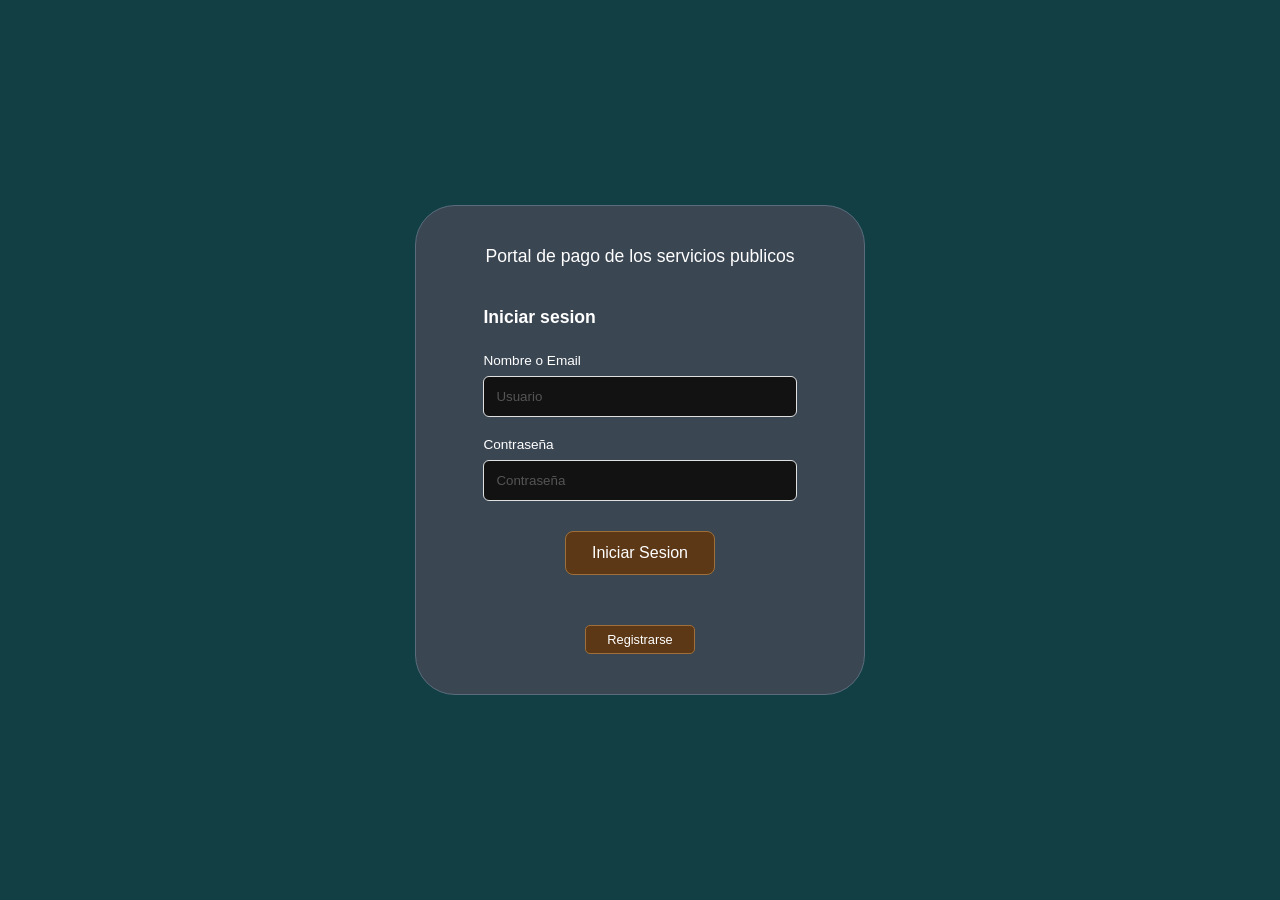
==== Proyectos_Medios_Pago/index.html @ 6f43132c "Co-authored-by: Alejandro6111 <Alejandro6111@users.noreply.github.com>" ====
<!DOCTYPE html>
<html lang="en">    
    <head>
        <meta charset="UTF-8">
        <meta name="viewport" content="width=device-width, initial-scale=1.0">
        <title>Portal Principal de Pagos</title>
        <link rel="stylesheet" href="style.css">
    </head>
    <body>
        

        <form >
        <div class = "principio">
            <h1>Portal de pago de los servicios publicos</h1>
            <h2>Iniciar sesion</h2>
            <span>Nombre o Email</span>
            <input type="text" name="usuario" placeholder="Usuario" required>

            <span>Contraseña</span>
            <label for="contrasena">Contraseña</label>
            <input type="password" name="contrasena" placeholder="Contraseña" required>
            <button type="submit">Iniciar Sesion</button>

            <button type="submit"><a href="registro.html">Registrarse</a></button>

        </div>

        </form>
    </body>
</html>
---- Proyectos_Medios_Pago/style.css ----
/* Restablecemos márgenes y usamos una fuente limpia */
* {
    margin: 0;
    padding: 0;
    box-sizing: border-box;
    font-family: Arial, sans-serif;
}

/* Centrado del formulario y color de fondo exterior */
body {
    background-color: #113f44; /* Color verde/azulado oscuro */
    display: flex;
    justify-content: center;
    align-items: center;
    min-height: 100vh;
    color: #ffffff;
}

/* Estilos de la tarjeta principal */
.principio {
    background-color: #3b4653; /* Color gris/azulado del formulario */
    width: 450px;
    padding: 40px 50px;
    border-radius: 40px;
    border: 1px solid #5a6c7d;
    display: flex;
    flex-direction: column;
}

/* Textos y títulos */
.principio h1 {
    font-size: 1.1rem;
    font-weight: normal;
    text-align: center;
    margin-bottom: 40px;
}

.principio h2 {
    font-size: 1.1rem;
    margin-bottom: 25px;
    margin-left: 5%;
}

.principio span, 
.principio label {
    font-size: 0.85rem;
    margin-bottom: 8px;
    margin-left: 5%;
    display: block;
}

/* En el HTML original hay un <span> y un <label> redundantes para la contraseña. 
   Ocultamos el label para que quede igual a la imagen. */
.principio label[for="contrasena"] {
    display: none;
}

/* Estilos de las cajas de texto (inputs) */
.principio input {
    width: 90%;
    margin: 0 auto 20px auto;
    background-color: #121212; /* Fondo casi negro */
    border: 1px solid #e0e0e0;
    border-radius: 6px;
    padding: 12px;
    color: #ffffff;
    outline: none;
}

/* Evitamos que el placeholder rompa el diseño si decides usarlo, 
   o puedes borrar los placeholders del HTML para ser 100% fiel a la imagen */
.principio input::placeholder {
    color: #555;
}

/* Base para los botones */
.principio button {
    background-color: #5c3817; /* Tono café/dorado oscuro */
    border: 1px solid #9e6f39;
    color: white;
    cursor: pointer;
    transition: background 0.3s ease;
}

.principio button:hover {
    background-color: #7a4b1f;
}

/* Botón principal (Iniciar Sesion) */
.principio button:nth-of-type(1) {
    width: 150px;
    margin: 10px auto 40px auto;
    padding: 12px;
    border-radius: 8px;
    font-size: 1rem;
}

/* Botón secundario (Registrarse) */
.principio button:nth-of-type(2) {
    width: 110px;
    margin: 10px auto 0 auto;
    padding: 6px;
    border-radius: 5px;
    font-size: 0.8rem;
}

/* Estilo para el enlace dentro del botón de registro */
.principio button a {
    text-decoration: none;
    color: white;
    display: block;
    width: 100%;
    height: 100%;
}
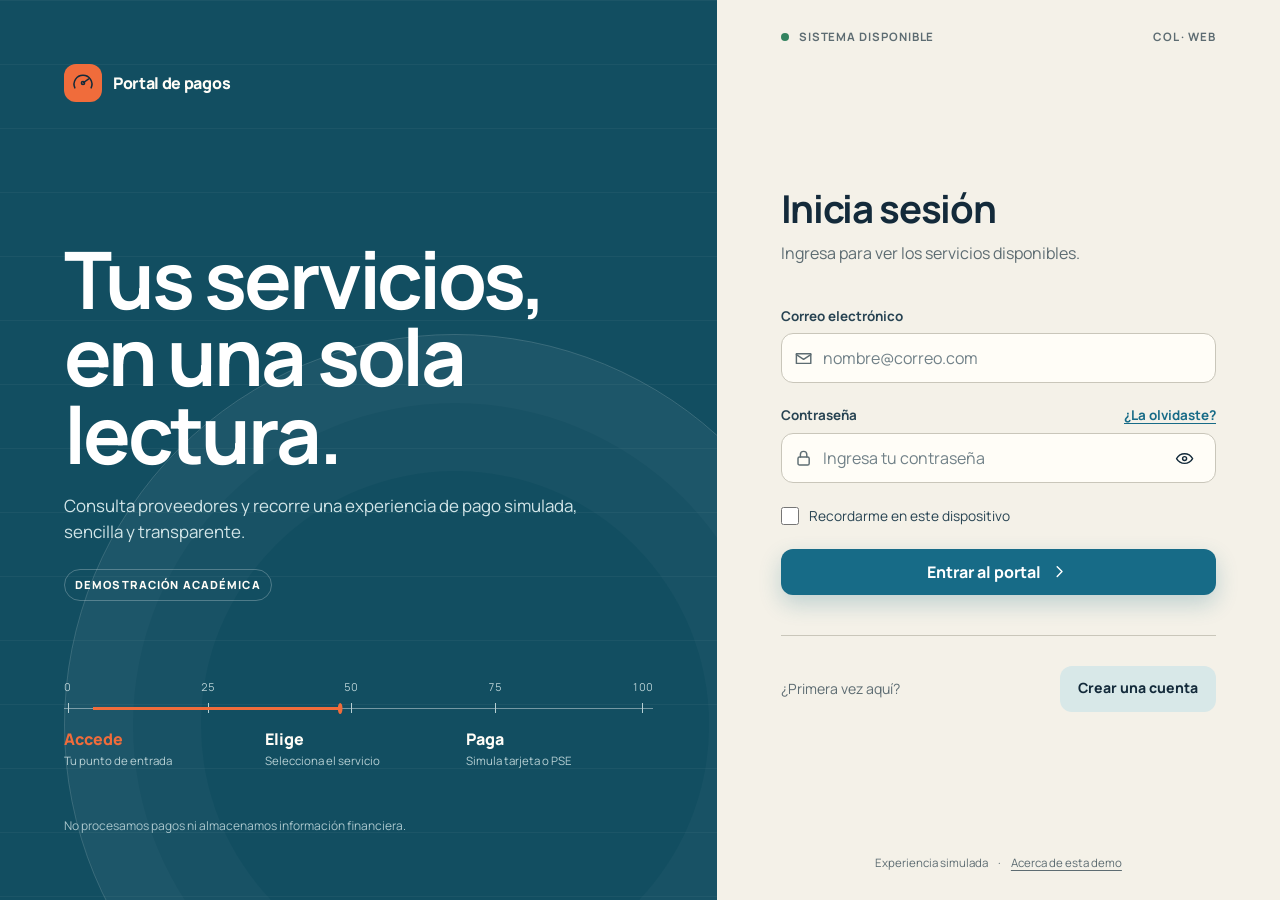
==== commit b69d261a: ""Funcionalidad"" ====
--- a/Proyectos_Medios_Pago/index.html
+++ b/Proyectos_Medios_Pago/index.html
@@ -1,30 +1,111 @@
 <!DOCTYPE html>
-<html lang="en">    
-    <head>
-        <meta charset="UTF-8">
-        <meta name="viewport" content="width=device-width, initial-scale=1.0">
-        <title>Portal Principal de Pagos</title>
-        <link rel="stylesheet" href="style.css">
-    </head>
-    <body>
-        
+<html lang="es">
+<head>
+    <meta charset="UTF-8">
+    <meta name="viewport" content="width=device-width, initial-scale=1.0">
+    <meta name="description" content="Portal académico para simular el pago de servicios públicos.">
+    <title>Portal de pagos · Acceso</title>
+    <link rel="icon" href="data:,">
+    <link rel="preconnect" href="https://fonts.googleapis.com">
+    <link rel="preconnect" href="https://fonts.gstatic.com" crossorigin>
+    <link href="https://fonts.googleapis.com/css2?family=Manrope:wght@400;500;600;700;800&display=swap" rel="stylesheet">
+    <link rel="stylesheet" href="style.css">
+</head>
+<body class="page-login">
+    <a class="skip-link" href="#acceso">Ir al formulario de acceso</a>
 
-        <form >
-        <div class = "principio">
-            <h1>Portal de pago de los servicios publicos</h1>
-            <h2>Iniciar sesion</h2>
-            <span>Nombre o Email</span>
-            <input type="text" name="usuario" placeholder="Usuario" required>
+    <main class="login-shell">
+        <section class="login-story" aria-labelledby="welcome-title">
+            <div class="brand brand--light" aria-label="Portal de pagos">
+                <span class="brand-mark" aria-hidden="true">
+                    <svg viewBox="0 0 32 32"><path d="M6 22a11 11 0 1 1 20 0"/><path d="m16 16 7-5"/><circle cx="16" cy="16" r="2"/></svg>
+                </span>
+                <span>Portal de pagos</span>
+            </div>
 
-            <span>Contraseña</span>
-            <label for="contrasena">Contraseña</label>
-            <input type="password" name="contrasena" placeholder="Contraseña" required>
-            <button type="submit">Iniciar Sesion</button>
+            <div class="story-copy">
+                <h1 id="welcome-title">Tus servicios,<br>en una sola lectura.</h1>
+                <p>Consulta proveedores y recorre una experiencia de pago simulada, sencilla y transparente.</p>
+                <p class="demo-tag">Demostración académica</p>
+            </div>
 
-            <button type="submit"><a href="registro.html">Registrarse</a></button>
+            <div class="meter-scene" aria-label="Recorrido del portal: acceder, elegir y pagar">
+                <div class="meter-scale" aria-hidden="true">
+                    <span>0</span><span>25</span><span>50</span><span>75</span><span>100</span>
+                    <i class="meter-needle"></i>
+                </div>
+                <ol class="journey-list">
+                    <li class="is-active"><span>Accede</span><small>Tu punto de entrada</small></li>
+                    <li><span>Elige</span><small>Selecciona el servicio</small></li>
+                    <li><span>Paga</span><small>Simula tarjeta o PSE</small></li>
+                </ol>
+            </div>
 
-        </div>
+            <p class="story-footnote">No procesamos pagos ni almacenamos información financiera.</p>
+        </section>
 
-        </form>
-    </body>
-</html>+        <section class="login-panel" id="acceso" aria-labelledby="login-title">
+            <div class="panel-topline">
+                <span class="status-dot" aria-hidden="true"></span>
+                <span>Sistema disponible</span>
+                <span class="panel-code">COL · WEB</span>
+            </div>
+
+            <div class="login-form-wrap">
+                <header class="form-heading">
+                    <h2 id="login-title">Inicia sesión</h2>
+                    <p>Ingresa para ver los servicios disponibles.</p>
+                </header>
+
+                <form action="pagar.html" class="auth-form">
+                    <div class="field">
+                        <label for="usuario">Correo electrónico</label>
+                        <div class="input-shell">
+                            <svg viewBox="0 0 24 24" aria-hidden="true"><path d="M3 6h18v12H3z"/><path d="m3 7 9 6 9-6"/></svg>
+                            <input id="usuario" type="email" name="usuario" placeholder="nombre@correo.com" autocomplete="email" required>
+                        </div>
+                    </div>
+
+                    <div class="field">
+                        <div class="label-row">
+                            <label for="contrasena">Contraseña</label>
+                            <a href="#" class="text-link" data-demo-message="La recuperación de contraseña es parte de esta demostración.">¿La olvidaste?</a>
+                        </div>
+                        <div class="input-shell">
+                            <svg viewBox="0 0 24 24" aria-hidden="true"><rect x="5" y="10" width="14" height="10" rx="2"/><path d="M8 10V7a4 4 0 0 1 8 0v3"/></svg>
+                            <input id="contrasena" type="password" name="contrasena" placeholder="Ingresa tu contraseña" autocomplete="current-password" minlength="6" required>
+                            <button class="icon-button password-toggle" type="button" aria-label="Mostrar contraseña">
+                                <svg viewBox="0 0 24 24"><path d="M2 12s3.5-6 10-6 10 6 10 6-3.5 6-10 6S2 12 2 12Z"/><circle cx="12" cy="12" r="2.5"/></svg>
+                            </button>
+                        </div>
+                    </div>
+
+                    <label class="check-row">
+                        <input type="checkbox" name="recordar">
+                        <span>Recordarme en este dispositivo</span>
+                    </label>
+
+                    <button class="btn btn--primary btn--full" type="submit">
+                        Entrar al portal
+                        <svg viewBox="0 0 24 24" aria-hidden="true"><path d="m9 18 6-6-6-6"/></svg>
+                    </button>
+                </form>
+
+                <div class="register-prompt">
+                    <span>¿Primera vez aquí?</span>
+                    <a class="btn btn--secondary" href="registro.html">Crear una cuenta</a>
+                </div>
+            </div>
+
+            <footer class="panel-footer">
+                <span>Experiencia simulada</span>
+                <span aria-hidden="true">·</span>
+                <a href="#" data-demo-message="Este portal es un ejercicio académico sin operaciones financieras reales.">Acerca de esta demo</a>
+            </footer>
+        </section>
+    </main>
+
+    <div class="toast" role="status" aria-live="polite"></div>
+    <script src="script.js"></script>
+</body>
+</html>
--- a/Proyectos_Medios_Pago/style.css
+++ b/Proyectos_Medios_Pago/style.css
@@ -1,114 +1,619 @@
-/* Restablecemos márgenes y usamos una fuente limpia */
-* {
+:root {
+    --ink: #132a3a;
+    --ink-2: #274352;
+    --petrol: #124e61;
+    --teal: #176b87;
+    --teal-soft: #d8e8e8;
+    --signal: #f06c3b;
+    --signal-deep: #cf4f24;
+    --paper: #f4f1e8;
+    --paper-bright: #fffdf7;
+    --paper-deep: #e9e4d8;
+    --line: #c9c6ba;
+    --muted: #5d6c72;
+    --success: #2f745b;
+    --error: #a93a2c;
+    --shadow: 0 18px 50px rgba(19, 42, 58, .12);
+    --ease: cubic-bezier(.16, 1, .3, 1);
+}
+
+* { box-sizing: border-box; }
+
+html {
+    scroll-behavior: smooth;
+    scrollbar-color: var(--teal) var(--paper-deep);
+    scrollbar-width: thin;
+}
+
+body {
     margin: 0;
+    color: var(--ink);
+    background: var(--paper);
+    font-family: "Manrope", "Segoe UI", sans-serif;
+    font-size: 16px;
+    line-height: 1.55;
+    accent-color: var(--signal);
+}
+
+::selection { color: var(--paper-bright); background: var(--teal); }
+
+a { color: inherit; text-underline-offset: .22em; }
+button, input, select { font: inherit; }
+button, a { -webkit-tap-highlight-color: transparent; }
+button { color: inherit; }
+img { display: block; max-width: 100%; }
+[hidden] { display: none !important; }
+
+:focus-visible {
+    outline: 3px solid var(--signal);
+    outline-offset: 3px;
+}
+
+.skip-link {
+    position: fixed;
+    z-index: 100;
+    top: 12px;
+    left: 12px;
+    padding: 10px 14px;
+    color: white;
+    background: var(--ink);
+    transform: translateY(-150%);
+    transition: transform .2s var(--ease);
+}
+.skip-link:focus { transform: translateY(0); }
+
+.sr-only {
+    position: absolute;
+    width: 1px;
+    height: 1px;
     padding: 0;
-    box-sizing: border-box;
-    font-family: Arial, sans-serif;
-}
-
-/* Centrado del formulario y color de fondo exterior */
-body {
-    background-color: #113f44; /* Color verde/azulado oscuro */
+    margin: -1px;
+    overflow: hidden;
+    clip: rect(0, 0, 0, 0);
+    white-space: nowrap;
+    border: 0;
+}
+
+svg {
+    width: 1.2em;
+    height: 1.2em;
+    fill: none;
+    stroke: currentColor;
+    stroke-width: 1.8;
+    stroke-linecap: round;
+    stroke-linejoin: round;
+}
+
+.brand {
+    display: inline-flex;
+    align-items: center;
+    gap: 11px;
+    color: var(--ink);
+    font-weight: 800;
+    letter-spacing: -.02em;
+    text-decoration: none;
+}
+
+.brand-mark {
+    display: grid;
+    place-items: center;
+    width: 38px;
+    height: 38px;
+    color: var(--paper-bright);
+    background: var(--teal);
+    border-radius: 12px;
+}
+
+.brand-mark svg { width: 26px; height: 26px; }
+.brand--light { color: var(--paper-bright); }
+.brand--light .brand-mark { color: var(--ink); background: var(--signal); }
+
+.btn {
+    min-height: 46px;
+    border: 0;
+    border-radius: 12px;
+    padding: 11px 18px;
+    display: inline-flex;
+    align-items: center;
+    justify-content: center;
+    gap: 9px;
+    font-weight: 750;
+    line-height: 1;
+    text-decoration: none;
+    cursor: pointer;
+    transition: transform .2s var(--ease), background-color .2s ease, box-shadow .2s ease;
+}
+.btn:hover { transform: translateY(-2px); }
+.btn:active { transform: translateY(0); }
+.btn--primary {
+    color: white;
+    background: var(--teal);
+    box-shadow: 0 9px 22px rgba(23, 107, 135, .24);
+}
+.btn--primary:hover { background: var(--petrol); box-shadow: 0 12px 28px rgba(18, 78, 97, .3); }
+.btn--secondary { color: var(--ink); background: var(--teal-soft); }
+.btn--secondary:hover { background: #c7dddd; }
+.btn--quiet { min-height: 40px; padding: 9px 12px; color: var(--ink-2); background: transparent; }
+.btn--quiet:hover { background: rgba(19, 42, 58, .07); }
+.btn--full { width: 100%; }
+
+.icon-button {
+    width: 42px;
+    height: 42px;
+    padding: 0;
+    display: grid;
+    place-items: center;
+    border: 0;
+    border-radius: 12px;
+    color: var(--ink);
+    background: transparent;
+    cursor: pointer;
+}
+.icon-button:hover { background: rgba(19, 42, 58, .07); }
+
+.field { display: flex; flex-direction: column; gap: 7px; min-width: 0; }
+.field label, .label-row {
+    color: var(--ink-2);
+    font-size: .84rem;
+    font-weight: 700;
+}
+.label-row { display: flex; justify-content: space-between; align-items: center; gap: 12px; }
+.text-link, .help-button { color: var(--teal); font-weight: 700; }
+.help-button { padding: 0; border: 0; background: none; cursor: pointer; text-decoration: underline; text-underline-offset: 3px; }
+
+.field > input,
+.field > select,
+.input-shell {
+    width: 100%;
+    min-height: 50px;
+    border: 1px solid var(--line);
+    border-radius: 12px;
+    color: var(--ink);
+    background: var(--paper-bright);
+    transition: border-color .18s ease, box-shadow .18s ease, background-color .18s ease;
+}
+.field > input, .field > select { padding: 12px 14px; }
+.field > input::placeholder, .input-shell input::placeholder { color: #718188; opacity: 1; }
+.field > input:hover, .field > select:hover, .input-shell:hover { border-color: #93a5a9; }
+.field > input:focus, .field > select:focus, .input-shell:focus-within {
+    outline: none;
+    border-color: var(--teal);
+    box-shadow: 0 0 0 3px rgba(23, 107, 135, .14);
+}
+.field > input:invalid:not(:placeholder-shown) { border-color: #ca7268; }
+.field > select:disabled { color: #53646b; background: var(--paper-deep); cursor: not-allowed; }
+
+.input-shell { display: flex; align-items: center; padding: 0 12px; }
+.input-shell > svg { flex: 0 0 auto; color: var(--muted); }
+.input-shell input {
+    width: 100%;
+    min-height: 48px;
+    padding: 11px 10px;
+    border: 0;
+    outline: 0;
+    color: var(--ink);
+    background: transparent;
+}
+.input-shell .icon-button { flex: 0 0 auto; width: 36px; height: 36px; }
+
+.check-row, .terms-row {
     display: flex;
-    justify-content: center;
-    align-items: center;
+    align-items: flex-start;
+    gap: 10px;
+    color: var(--ink-2);
+    font-size: .86rem;
+    cursor: pointer;
+}
+.check-row input, .terms-row input { flex: 0 0 auto; width: 18px; height: 18px; margin: 2px 0 0; }
+.section-label {
+    margin: 0 0 6px;
+    color: var(--teal);
+    font-size: .72rem;
+    font-weight: 800;
+    letter-spacing: .12em;
+    text-transform: uppercase;
+}
+.section-label--after { margin: 8px 0 0; }
+.demo-tag {
+    width: max-content;
+    margin: 0;
+    padding: 6px 10px;
+    border: 1px solid rgba(255,255,255,.25);
+    border-radius: 999px;
+    color: var(--paper-bright);
+    font-size: .7rem;
+    font-weight: 800;
+    letter-spacing: .1em;
+    text-transform: uppercase;
+}
+.demo-tag--dark { color: var(--ink); border-color: var(--line); }
+.status-dot { width: 8px; height: 8px; border-radius: 50%; background: #33835f; }
+
+/* Login */
+.page-login { min-height: 100vh; background: var(--ink); }
+.login-shell { min-height: 100vh; display: grid; grid-template-columns: minmax(0, 1.12fr) minmax(430px, .88fr); }
+.login-story {
+    position: relative;
+    isolation: isolate;
     min-height: 100vh;
-    color: #ffffff;
-}
-
-/* Estilos de la tarjeta principal */
-.principio {
-    background-color: #3b4653; /* Color gris/azulado del formulario */
-    width: 450px;
-    padding: 40px 50px;
-    border-radius: 40px;
-    border: 1px solid #5a6c7d;
+    padding: clamp(28px, 5vw, 72px);
     display: flex;
     flex-direction: column;
-}
-
-/* Textos y títulos */
-.principio h1 {
-    font-size: 1.1rem;
-    font-weight: normal;
-    text-align: center;
-    margin-bottom: 40px;
-}
-
-.principio h2 {
-    font-size: 1.1rem;
-    margin-bottom: 25px;
-    margin-left: 5%;
-}
-
-.principio span, 
-.principio label {
-    font-size: 0.85rem;
-    margin-bottom: 8px;
-    margin-left: 5%;
-    display: block;
-}
-
-/* En el HTML original hay un <span> y un <label> redundantes para la contraseña. 
-   Ocultamos el label para que quede igual a la imagen. */
-.principio label[for="contrasena"] {
-    display: none;
-}
-
-/* Estilos de las cajas de texto (inputs) */
-.principio input {
-    width: 90%;
-    margin: 0 auto 20px auto;
-    background-color: #121212; /* Fondo casi negro */
-    border: 1px solid #e0e0e0;
-    border-radius: 6px;
-    padding: 12px;
-    color: #ffffff;
-    outline: none;
-}
-
-/* Evitamos que el placeholder rompa el diseño si decides usarlo, 
-   o puedes borrar los placeholders del HTML para ser 100% fiel a la imagen */
-.principio input::placeholder {
-    color: #555;
-}
-
-/* Base para los botones */
-.principio button {
-    background-color: #5c3817; /* Tono café/dorado oscuro */
-    border: 1px solid #9e6f39;
+    justify-content: space-between;
+    overflow: hidden;
+    color: var(--paper-bright);
+    background: var(--petrol);
+}
+.login-story::before {
+    content: "";
+    position: absolute;
+    z-index: -1;
+    inset: 0;
+    opacity: .16;
+    background-image: linear-gradient(rgba(255,255,255,.25) 1px, transparent 1px);
+    background-size: 100% 64px;
+}
+.login-story::after {
+    content: "";
+    position: absolute;
+    z-index: -1;
+    right: -18%;
+    bottom: -24%;
+    width: min(70vw, 780px);
+    aspect-ratio: 1;
+    border: 1px solid rgba(255,255,255,.17);
+    border-radius: 50%;
+    box-shadow: inset 0 0 0 68px rgba(255,255,255,.025), inset 0 0 0 136px rgba(255,255,255,.025);
+}
+.story-copy { max-width: 720px; margin-top: auto; padding-top: 12vh; }
+.story-copy h1 {
+    max-width: 12ch;
+    margin: 20px 0 20px;
     color: white;
-    cursor: pointer;
-    transition: background 0.3s ease;
-}
-
-.principio button:hover {
-    background-color: #7a4b1f;
-}
-
-/* Botón principal (Iniciar Sesion) */
-.principio button:nth-of-type(1) {
-    width: 150px;
-    margin: 10px auto 40px auto;
-    padding: 12px;
-    border-radius: 8px;
-    font-size: 1rem;
-}
-
-/* Botón secundario (Registrarse) */
-.principio button:nth-of-type(2) {
-    width: 110px;
-    margin: 10px auto 0 auto;
-    padding: 6px;
-    border-radius: 5px;
-    font-size: 0.8rem;
-}
-
-/* Estilo para el enlace dentro del botón de registro */
-.principio button a {
-    text-decoration: none;
+    font-size: clamp(3.2rem, 6.2vw, 6rem);
+    line-height: .98;
+    letter-spacing: -.04em;
+}
+.story-copy > p:not(.demo-tag) { max-width: 54ch; margin: 0; color: #d2e5e8; font-size: 1.06rem; }
+.story-copy .demo-tag { margin-top: 24px; }
+
+.meter-scene { max-width: 660px; margin-top: 60px; }
+.meter-scale {
+    position: relative;
+    height: 48px;
+    display: flex;
+    align-items: flex-end;
+    justify-content: space-between;
+    border-bottom: 1px solid rgba(255,255,255,.42);
+    color: #b7d0d4;
+    font-size: .68rem;
+    font-variant-numeric: tabular-nums;
+}
+.meter-scale span { position: relative; padding-bottom: 12px; }
+.meter-scale span::after { content: ""; position: absolute; left: 50%; bottom: -5px; width: 1px; height: 10px; background: currentColor; }
+.meter-needle {
+    position: absolute;
+    left: 5%;
+    bottom: -2px;
+    width: 100%;
+    height: 3px;
+    background: var(--signal);
+    transform: scaleX(var(--login-progress, .42));
+    transform-origin: left center;
+    transition: transform .65s var(--ease), filter .3s ease;
+    animation: needle-sweep 1.3s var(--ease) .2s both;
+}
+.meter-needle::after { content: ""; position: absolute; right: -5px; top: -4px; width: 11px; height: 11px; border-radius: 50%; background: var(--signal); }
+@keyframes needle-sweep { from { transform: scaleX(0); filter: blur(4px); } to { transform: scaleX(var(--login-progress, .42)); filter: blur(0); } }
+.journey-list { margin: 18px 0 0; padding: 0; display: grid; grid-template-columns: repeat(3, 1fr); gap: 14px; list-style: none; }
+.journey-list li { display: flex; flex-direction: column; color: #b7d0d4; }
+.journey-list li span { font-weight: 800; color: var(--paper-bright); }
+.journey-list li small { font-size: .72rem; }
+.journey-list li.is-active span { color: var(--signal); }
+.story-footnote { margin: 48px 0 0; color: #a9c6cc; font-size: .75rem; }
+
+.login-panel {
+    min-height: 100vh;
+    padding: 28px clamp(28px, 5vw, 78px);
+    display: flex;
+    flex-direction: column;
+    color: var(--ink);
+    background: var(--paper);
+}
+.panel-topline { display: flex; align-items: center; gap: 10px; color: var(--muted); font-size: .72rem; font-weight: 700; text-transform: uppercase; letter-spacing: .08em; }
+.panel-code { margin-left: auto; font-variant-numeric: tabular-nums; }
+.login-form-wrap { width: min(100%, 450px); margin: auto; padding: 64px 0; }
+.form-heading h2 { margin: 0 0 10px; font-size: clamp(2rem, 3vw, 2.7rem); line-height: 1.1; letter-spacing: -.035em; }
+.form-heading p { margin: 0; color: var(--muted); }
+.auth-form { margin-top: 40px; display: grid; gap: 22px; }
+.register-prompt { margin-top: 40px; padding-top: 30px; border-top: 1px solid var(--line); display: flex; align-items: center; justify-content: space-between; gap: 16px; color: var(--muted); font-size: .88rem; }
+.panel-footer { display: flex; justify-content: center; gap: 10px; color: var(--muted); font-size: .72rem; }
+
+/* Shared app shell */
+.app-page { min-height: 100vh; background: var(--paper); }
+.app-header {
+    position: sticky;
+    z-index: 20;
+    top: 0;
+    min-height: 76px;
+    padding: 14px clamp(20px, 5vw, 72px);
+    display: grid;
+    grid-template-columns: 1fr auto 1fr;
+    align-items: center;
+    gap: 24px;
+    border-bottom: 1px solid var(--line);
+    background: rgba(244, 241, 232, .96);
+}
+.app-header > :last-child { justify-self: end; }
+.header-meta { display: flex; align-items: center; gap: 10px; color: var(--muted); font-size: .76rem; }
+.app-nav { display: flex; align-items: center; gap: 8px; }
+.app-nav a { padding: 8px 12px; border-radius: 9px; color: var(--muted); font-size: .84rem; font-weight: 700; text-decoration: none; }
+.app-nav a:hover, .app-nav a.is-active { color: var(--ink); background: rgba(19,42,58,.07); }
+.user-chip { justify-self: end; display: flex; align-items: center; gap: 10px; }
+.user-chip > span { width: 38px; height: 38px; display: grid; place-items: center; border-radius: 50%; color: white; background: var(--teal); font-size: .72rem; font-weight: 800; }
+.user-chip div { display: flex; flex-direction: column; line-height: 1.25; }
+.user-chip strong { font-size: .78rem; }
+.user-chip small { color: var(--muted); font-size: .75rem; }
+.payment-page .app-header { grid-template-columns: 1fr auto auto auto; }
+
+/* Registration */
+.registration-layout { width: min(1440px, 100%); margin: 0 auto; padding: clamp(30px, 5vw, 72px); display: grid; grid-template-columns: 320px minmax(0, 1fr); gap: clamp(32px, 6vw, 90px); align-items: start; }
+.progress-rail { position: sticky; top: 126px; min-height: calc(100vh - 180px); display: flex; flex-direction: column; }
+.progress-rail h1 { margin: 0 0 16px; font-size: clamp(2.2rem, 3.8vw, 3.7rem); line-height: 1.02; letter-spacing: -.04em; }
+.progress-rail > div > p:last-child { color: var(--muted); }
+.progress-rail ol { margin: 46px 0; padding: 0; display: grid; gap: 0; list-style: none; }
+.progress-rail li { position: relative; display: grid; grid-template-columns: 36px 1fr; align-items: center; gap: 14px; min-height: 70px; color: var(--muted); }
+.progress-rail li::before { content: ""; position: absolute; left: 17px; top: 54px; bottom: -16px; width: 1px; background: var(--line); }
+.progress-rail li:last-child::before { display: none; }
+.progress-rail li > span { width: 36px; height: 36px; display: grid; place-items: center; border: 1px solid var(--line); border-radius: 50%; background: var(--paper); font-size: .74rem; font-weight: 800; }
+.progress-rail li div { display: flex; flex-direction: column; }
+.progress-rail li strong { color: var(--ink); font-size: .86rem; }
+.progress-rail li small { font-size: .72rem; }
+.progress-rail li.is-active > span { color: var(--ink); border-color: var(--signal); background: var(--signal); }
+.privacy-note { margin-top: auto; padding: 18px; display: flex; gap: 12px; border: 1px solid var(--line); border-radius: 14px; background: var(--paper-bright); }
+.privacy-note svg { flex: 0 0 auto; margin-top: 2px; color: var(--teal); }
+.privacy-note p { margin: 0; color: var(--muted); font-size: .75rem; }
+.privacy-note strong { color: var(--ink); }
+
+.form-surface { padding: clamp(26px, 4vw, 54px); border-radius: 16px; background: var(--paper-bright); box-shadow: var(--shadow); }
+.surface-heading { margin-bottom: 46px; display: flex; align-items: flex-start; justify-content: space-between; gap: 24px; }
+.surface-heading h2 { margin: 0; font-size: clamp(1.8rem, 3vw, 2.5rem); letter-spacing: -.035em; }
+.reading-badge { padding: 9px 12px; border-radius: 10px; color: var(--ink-2); background: var(--teal-soft); font-size: .72rem; white-space: nowrap; }
+.reading-badge b { color: var(--teal); font-variant-numeric: tabular-nums; }
+.registration-form { display: grid; gap: 42px; }
+fieldset { min-width: 0; margin: 0; padding: 0; border: 0; }
+legend { width: 100%; margin-bottom: 22px; padding-bottom: 12px; border-bottom: 1px solid var(--line); color: var(--ink); font-size: .92rem; font-weight: 800; }
+.form-grid { display: grid; grid-template-columns: repeat(12, minmax(0, 1fr)); gap: 20px 18px; }
+.span-4 { grid-column: span 4; }
+.span-6 { grid-column: span 6; }
+.span-8 { grid-column: span 8; }
+.optional { margin-left: 5px; color: var(--muted); font-size: .72rem; font-weight: 500; }
+.field-help, .field-error { min-height: 1em; color: var(--muted); font-size: .75rem; }
+.field-error { color: var(--error); }
+.terms-row { padding: 18px; border-radius: 12px; background: var(--paper); }
+.terms-row a { color: var(--teal); font-weight: 700; }
+.form-actions { padding-top: 28px; border-top: 1px solid var(--line); display: flex; justify-content: flex-end; gap: 12px; }
+
+/* Services */
+.payment-main { width: min(1440px, 100%); margin: 0 auto; padding: clamp(28px, 5vw, 68px); }
+.dashboard-intro { display: grid; grid-template-columns: 1fr auto; align-items: end; gap: 32px; }
+.dashboard-intro h1 { max-width: 16ch; margin: 0 0 12px; font-size: clamp(2.5rem, 5vw, 5rem); line-height: 1; letter-spacing: -.04em; }
+.dashboard-intro > div:first-child > p:last-child { max-width: 62ch; margin: 0; color: var(--muted); }
+.reading-panel { min-width: 390px; padding: 20px 22px; display: grid; grid-template-columns: auto 1fr; align-items: center; gap: 4px 16px; border-top: 1px solid var(--line); border-bottom: 1px solid var(--line); }
+.reading-value { grid-row: span 2; color: var(--signal); font-size: 2.5rem; font-weight: 800; line-height: 1; font-variant-numeric: tabular-nums; }
+.reading-panel div:nth-child(2) { display: flex; flex-direction: column; }
+.reading-panel strong { font-size: .8rem; }
+.reading-panel small { color: var(--muted); font-size: .75rem; }
+.mini-meter { grid-column: 2; height: 3px; margin-top: 8px; background: var(--line); }
+.mini-meter i { display: block; width: 100%; height: 100%; background: var(--signal); transform: scaleX(.33); transform-origin: left; transition: transform .6s var(--ease); }
+.service-browser { margin-top: 58px; }
+.filter-bar { margin-bottom: 26px; padding-bottom: 18px; display: flex; align-items: center; justify-content: space-between; gap: 20px; border-bottom: 1px solid var(--line); }
+.search-shell { width: min(360px, 100%); display: flex; align-items: center; border-bottom: 1px solid var(--ink); }
+.search-shell svg { color: var(--muted); }
+.search-shell input { width: 100%; padding: 10px 8px; border: 0; outline: 0; color: var(--ink); background: transparent; }
+.filter-buttons { display: flex; gap: 8px; }
+.filter-chip { padding: 8px 13px; border: 1px solid transparent; border-radius: 999px; color: var(--muted); background: transparent; font-size: .76rem; font-weight: 700; cursor: pointer; }
+.filter-chip:hover { color: var(--ink); }
+.filter-chip.is-active { color: var(--ink); border-color: var(--line); background: var(--paper-bright); }
+.service-grid { display: grid; grid-template-columns: repeat(4, minmax(0, 1fr)); }
+.service-card { position: relative; min-width: 0; min-height: 260px; padding: 26px; display: flex; flex-direction: column; border-right: 1px solid var(--line); border-bottom: 1px solid var(--line); background: transparent; transition: background-color .24s ease, transform .24s var(--ease); }
+.service-card:nth-child(4n) { border-right: 0; }
+.service-card:nth-last-child(-n+4) { border-bottom: 0; }
+.service-card:hover { z-index: 1; background: var(--paper-bright); transform: translateY(-4px); }
+.service-card.is-hidden { display: none; }
+.logo-frame { height: 82px; display: flex; align-items: center; }
+.logo-frame img { max-width: 118px; max-height: 62px; object-fit: contain; }
+.service-copy { margin-top: auto; }
+.service-copy h2 { margin: 0 0 2px; font-size: 1.25rem; letter-spacing: -.025em; }
+.service-copy p { margin: 0; color: var(--muted); font-size: .75rem; }
+.pay-service { margin-top: 20px; padding: 0; display: inline-flex; align-items: center; align-self: flex-start; gap: 8px; border: 0; color: var(--teal); background: transparent; font-weight: 800; cursor: pointer; }
+.pay-service svg { transition: transform .2s var(--ease); }
+.pay-service:hover svg { transform: translateX(4px); }
+.empty-results { padding: 54px 0; color: var(--muted); text-align: center; }
+
+/* Payment flow */
+.payment-workspace { margin-top: 20px; scroll-margin-top: 100px; }
+.payment-flow { overflow: hidden; border-radius: 16px; background: var(--paper-bright); box-shadow: var(--shadow); }
+.flow-header { min-height: 110px; padding: 24px 32px; display: grid; grid-template-columns: 1fr auto 1fr; align-items: center; gap: 20px; border-bottom: 1px solid var(--line); }
+.flow-header > :last-child { justify-self: end; }
+.flow-header h2 { margin: 0; font-size: 2rem; letter-spacing: -.035em; }
+.payment-steps { margin: 0; padding: 22px 32px; display: grid; grid-template-columns: repeat(3, 1fr); gap: 0; border-bottom: 1px solid var(--line); list-style: none; }
+.payment-steps li { position: relative; display: grid; grid-template-columns: 34px 1fr; align-items: center; gap: 12px; color: var(--muted); }
+.payment-steps li::after { content: ""; position: absolute; top: 17px; left: 48px; right: 18px; height: 1px; background: var(--line); }
+.payment-steps li:last-child::after { display: none; }
+.payment-steps li > span { width: 34px; height: 34px; display: grid; place-items: center; border: 1px solid var(--line); border-radius: 50%; background: var(--paper-bright); font-size: .72rem; font-weight: 800; }
+.payment-steps li div { position: relative; z-index: 1; width: max-content; padding-right: 12px; display: flex; flex-direction: column; background: var(--paper-bright); }
+.payment-steps li strong { color: var(--ink); font-size: .76rem; }
+.payment-steps li small { font-size: .75rem; }
+.payment-steps li.is-complete > span { color: white; border-color: var(--teal); background: var(--teal); }
+.payment-steps li.is-active > span { color: var(--ink); border-color: var(--signal); background: var(--signal); }
+.payment-body { display: grid; grid-template-columns: minmax(0, 1.45fr) minmax(300px, .55fr); }
+.payment-form-column { padding: clamp(26px, 4vw, 52px); }
+.method-switch { margin-bottom: 34px; display: grid; grid-template-columns: 1fr 1fr; border-bottom: 1px solid var(--line); }
+.method-switch button { min-height: 58px; padding: 12px; display: flex; align-items: center; justify-content: center; gap: 10px; border: 0; color: var(--muted); background: transparent; font-weight: 800; cursor: pointer; }
+.method-switch button:hover { color: var(--ink); }
+.method-switch button.is-active { color: var(--ink); box-shadow: inset 0 -3px var(--signal); }
+.pse-mark { padding: 3px 5px; border-radius: 5px; color: white; background: #a83217; font-size: .72rem; font-weight: 800; line-height: 1; }
+.pse-mark--large { flex: 0 0 auto; padding: 9px 10px; font-size: .86rem; }
+.method-panel { display: grid; gap: 22px; }
+.demo-warning { padding: 14px 16px; display: flex; gap: 12px; color: #66412f; background: #fce7da; border-radius: 12px; font-size: .78rem; }
+.demo-warning svg { flex: 0 0 auto; margin-top: 1px; }
+.compact-grid { gap: 18px; }
+.card-brand { color: var(--muted); font-size: .72rem; font-weight: 800; letter-spacing: .08em; }
+.pse-explainer { padding: 18px; display: flex; gap: 16px; align-items: flex-start; border-radius: 12px; background: var(--teal-soft); }
+.pse-explainer h3 { margin: 0 0 4px; font-size: .96rem; }
+.pse-explainer p { margin: 0; color: var(--ink-2); font-size: .78rem; }
+.consent-row { padding: 14px; border: 1px solid var(--line); border-radius: 12px; }
+.payment-summary { position: relative; padding: 40px 32px; color: white; background: var(--petrol); overflow: hidden; }
+.payment-summary::after { content: ""; position: absolute; right: -120px; bottom: -120px; width: 300px; height: 300px; border: 1px solid rgba(255,255,255,.13); border-radius: 50%; box-shadow: inset 0 0 0 44px rgba(255,255,255,.025), inset 0 0 0 88px rgba(255,255,255,.025); }
+.summary-gauge { position: relative; z-index: 1; width: 92px; height: 50px; margin-bottom: 30px; border-top: 1px solid rgba(255,255,255,.3); }
+.summary-gauge span { position: absolute; top: 10px; color: var(--signal); font-size: 2rem; font-weight: 800; line-height: 1; }
+.summary-gauge i { position: absolute; top: -2px; left: 0; width: 100%; height: 3px; background: var(--signal); transform: scaleX(var(--payment-progress, .58)); transform-origin: left; transition: transform .65s var(--ease); }
+.summary-provider { position: relative; z-index: 1; padding-bottom: 26px; display: flex; align-items: center; gap: 15px; border-bottom: 1px solid rgba(255,255,255,.2); }
+.summary-logo { width: 58px; height: 58px; padding: 8px; display: grid; place-items: center; border-radius: 12px; background: white; }
+.summary-logo img { max-height: 42px; object-fit: contain; }
+.summary-provider small { color: #d2e5e8; font-size: .75rem; }
+.summary-provider h3 { margin: 0; font-size: 1.3rem; }
+.payment-summary dl { position: relative; z-index: 1; margin: 26px 0; display: grid; gap: 15px; }
+.payment-summary dl div { padding: 8px 0; display: flex; align-items: baseline; justify-content: space-between; gap: 14px; }
+.payment-summary dt { color: #d2e5e8; font-size: .75rem; }
+.payment-summary dd { margin: 0; font-size: .78rem; font-weight: 750; font-variant-numeric: tabular-nums; text-align: right; }
+.payment-summary .summary-total { margin-top: 8px; padding-top: 18px; border-top: 1px solid rgba(255,255,255,.2); }
+.summary-total dd { color: var(--signal); font-size: 1.45rem; }
+.payment-summary > p { position: relative; z-index: 1; margin: 34px 0 0; display: flex; gap: 9px; color: #d2e5e8; font-size: .75rem; }
+.payment-summary > p svg { flex: 0 0 auto; }
+
+.success-state { min-height: 620px; padding: clamp(44px, 8vw, 100px) 28px; display: flex; flex-direction: column; align-items: center; justify-content: center; text-align: center; background: var(--paper-bright); }
+.success-meter { position: relative; width: 160px; height: 82px; margin-bottom: 24px; border: 1px solid var(--line); border-bottom: 0; border-radius: 160px 160px 0 0; overflow: hidden; }
+.success-meter::before { content: ""; position: absolute; left: 20px; right: 20px; bottom: 0; height: 1px; background: var(--line); }
+.success-meter span { position: absolute; left: 50%; top: 34px; transform: translateX(-50%); color: var(--success); font-size: 1.6rem; font-weight: 800; }
+.success-meter i { position: absolute; left: 50%; bottom: 0; width: 58px; height: 3px; background: var(--signal); transform-origin: left center; animation: gauge-complete 1s var(--ease) both; }
+@keyframes gauge-complete { from { transform: rotate(-170deg); } to { transform: rotate(-18deg); } }
+.success-state h2 { margin: 0 0 12px; font-size: clamp(2.4rem, 5vw, 4.5rem); line-height: 1; letter-spacing: -.04em; }
+.success-message { max-width: 54ch; margin: 0; color: var(--muted); }
+.receipt-data { width: min(100%, 560px); margin: 34px 0; padding: 20px 0; display: grid; grid-template-columns: repeat(3, 1fr); border-top: 1px solid var(--line); border-bottom: 1px solid var(--line); }
+.receipt-data div { padding: 0 18px; border-right: 1px solid var(--line); }
+.receipt-data div:last-child { border: 0; }
+.receipt-data dt { color: var(--muted); font-size: .75rem; }
+.receipt-data dd { margin: 5px 0 0; font-size: .84rem; font-weight: 800; font-variant-numeric: tabular-nums; }
+.success-actions { display: flex; gap: 12px; }
+.site-footer { padding: 26px clamp(20px, 5vw, 72px); display: flex; justify-content: space-between; color: var(--muted); font-size: .75rem; }
+
+.toast {
+    position: fixed;
+    z-index: 100;
+    right: 24px;
+    bottom: 24px;
+    max-width: min(380px, calc(100vw - 48px));
+    padding: 14px 18px;
+    border-radius: 12px;
     color: white;
-    display: block;
-    width: 100%;
-    height: 100%;
-}+    background: var(--ink);
+    box-shadow: 0 12px 32px rgba(19,42,58,.28);
+    opacity: 0;
+    transform: translateY(18px);
+    pointer-events: none;
+    transition: opacity .25s ease, transform .35s var(--ease);
+}
+.toast.is-visible { opacity: 1; transform: translateY(0); }
+
+@media (max-width: 1080px) {
+    .login-shell { grid-template-columns: 1fr 460px; }
+    .story-copy h1 { font-size: clamp(3rem, 6vw, 4.7rem); }
+    .service-grid { grid-template-columns: repeat(3, 1fr); }
+    .service-card:nth-child(4n) { border-right: 1px solid var(--line); }
+    .service-card:nth-child(3n) { border-right: 0; }
+    .service-card:nth-last-child(-n+4) { border-bottom: 1px solid var(--line); }
+    .service-card:nth-last-child(-n+2) { border-bottom: 0; }
+    .payment-body { grid-template-columns: minmax(0, 1.2fr) minmax(290px, .8fr); }
+    .registration-layout { grid-template-columns: 260px minmax(0, 1fr); gap: 42px; }
+}
+
+@media (max-width: 820px) {
+    .login-shell { grid-template-columns: 1fr; }
+    .login-story { min-height: auto; padding-bottom: 42px; }
+    .story-copy { padding-top: 90px; }
+    .meter-scene { margin-top: 48px; }
+    .login-panel { min-height: auto; }
+    .app-header { position: static; grid-template-columns: 1fr auto; }
+    .app-header .header-meta, .payment-page .app-nav, .payment-page .user-chip { display: none; }
+    .payment-page .app-header { grid-template-columns: 1fr auto; }
+    .registration-layout { grid-template-columns: 1fr; }
+    .progress-rail { position: static; min-height: 0; }
+    .progress-rail ol { grid-template-columns: repeat(3, 1fr); gap: 10px; margin: 28px 0; }
+    .progress-rail li { grid-template-columns: 32px 1fr; min-height: auto; }
+    .progress-rail li::before { display: none; }
+    .progress-rail li > span { width: 32px; height: 32px; }
+    .privacy-note { margin-top: 0; }
+    .dashboard-intro { grid-template-columns: 1fr; }
+    .reading-panel { min-width: 0; }
+    .service-grid { grid-template-columns: repeat(2, 1fr); }
+    .service-card:nth-child(3n) { border-right: 1px solid var(--line); }
+    .service-card:nth-child(2n) { border-right: 0; }
+    .service-card:nth-last-child(-n+2) { border-bottom: 0; }
+    .payment-body { grid-template-columns: 1fr; }
+    .payment-summary { order: -1; display: grid; grid-template-columns: auto 1fr; gap: 18px 24px; }
+    .payment-summary::after { display: none; }
+    .summary-gauge { margin: 0; }
+    .payment-summary dl { grid-column: 1 / -1; grid-template-columns: repeat(2, 1fr); }
+    .payment-summary > p { grid-column: 1 / -1; margin-top: 0; }
+}
+
+@media (max-width: 600px) {
+    body { font-size: 15px; }
+    .login-story { padding: 24px; }
+    .story-copy { padding-top: 72px; }
+    .story-copy h1 { font-size: 3.1rem; }
+    .journey-list li small { display: none; }
+    .login-panel { padding: 22px; }
+    .login-form-wrap { padding: 70px 0; }
+    .register-prompt { align-items: stretch; flex-direction: column; text-align: center; }
+    .app-header { min-height: 66px; padding: 12px 18px; }
+    .brand-mark { width: 34px; height: 34px; }
+    .brand > span:last-child { font-size: .86rem; }
+    .registration-layout, .payment-main { padding: 26px 18px 48px; }
+    .progress-rail h1 { font-size: 2.6rem; }
+    .progress-rail li div small { display: none; }
+    .form-surface { padding: 24px 18px; }
+    .surface-heading { margin-bottom: 36px; flex-direction: column; }
+    .form-grid { grid-template-columns: 1fr; }
+    .span-4, .span-6, .span-8 { grid-column: 1; }
+    .form-actions { flex-direction: column-reverse; }
+    .form-actions .btn { width: 100%; }
+    .dashboard-intro h1 { font-size: 3rem; }
+    .reading-panel { padding: 16px 0; }
+    .filter-bar { align-items: stretch; flex-direction: column; }
+    .filter-buttons { overflow-x: auto; padding-bottom: 4px; }
+    .filter-chip { white-space: nowrap; }
+    .service-grid { grid-template-columns: 1fr; }
+    .service-card { min-height: 142px; padding: 22px 10px; display: grid; grid-template-columns: 90px 1fr auto; align-items: center; gap: 14px; border-right: 0 !important; border-bottom: 1px solid var(--line) !important; }
+    .service-card:last-child { border-bottom: 0 !important; }
+    .logo-frame { height: auto; }
+    .logo-frame img { max-width: 80px; max-height: 48px; }
+    .service-copy { margin: 0; }
+    .pay-service { margin: 0; align-self: center; }
+    .pay-service svg { display: none; }
+    .flow-header { padding: 20px 18px; grid-template-columns: auto 1fr; }
+    .flow-header .demo-tag { display: none; }
+    .flow-header h2 { font-size: 1.5rem; }
+    .payment-steps { padding: 18px; }
+    .payment-steps li { grid-template-columns: 30px 1fr; }
+    .payment-steps li::after { display: none; }
+    .payment-steps li > span { width: 30px; height: 30px; }
+    .payment-steps li div { padding: 0; }
+    .payment-steps li small { display: none; }
+    .payment-form-column { padding: 28px 18px; }
+    .method-switch button { font-size: .76rem; }
+    .payment-summary { padding: 28px 20px; }
+    .payment-summary dl { grid-template-columns: 1fr; }
+    .summary-provider { padding: 0; border: 0; }
+    .receipt-data { grid-template-columns: 1fr; }
+    .receipt-data div { padding: 11px 0; border-right: 0; border-bottom: 1px solid var(--line); }
+    .receipt-data div:last-child { border: 0; }
+    .success-actions { width: 100%; flex-direction: column; }
+    .site-footer { flex-direction: column; gap: 4px; }
+}
+
+@media (prefers-reduced-motion: reduce) {
+    *, *::before, *::after { scroll-behavior: auto !important; animation-duration: .01ms !important; animation-iteration-count: 1 !important; transition-duration: .01ms !important; }
+}
